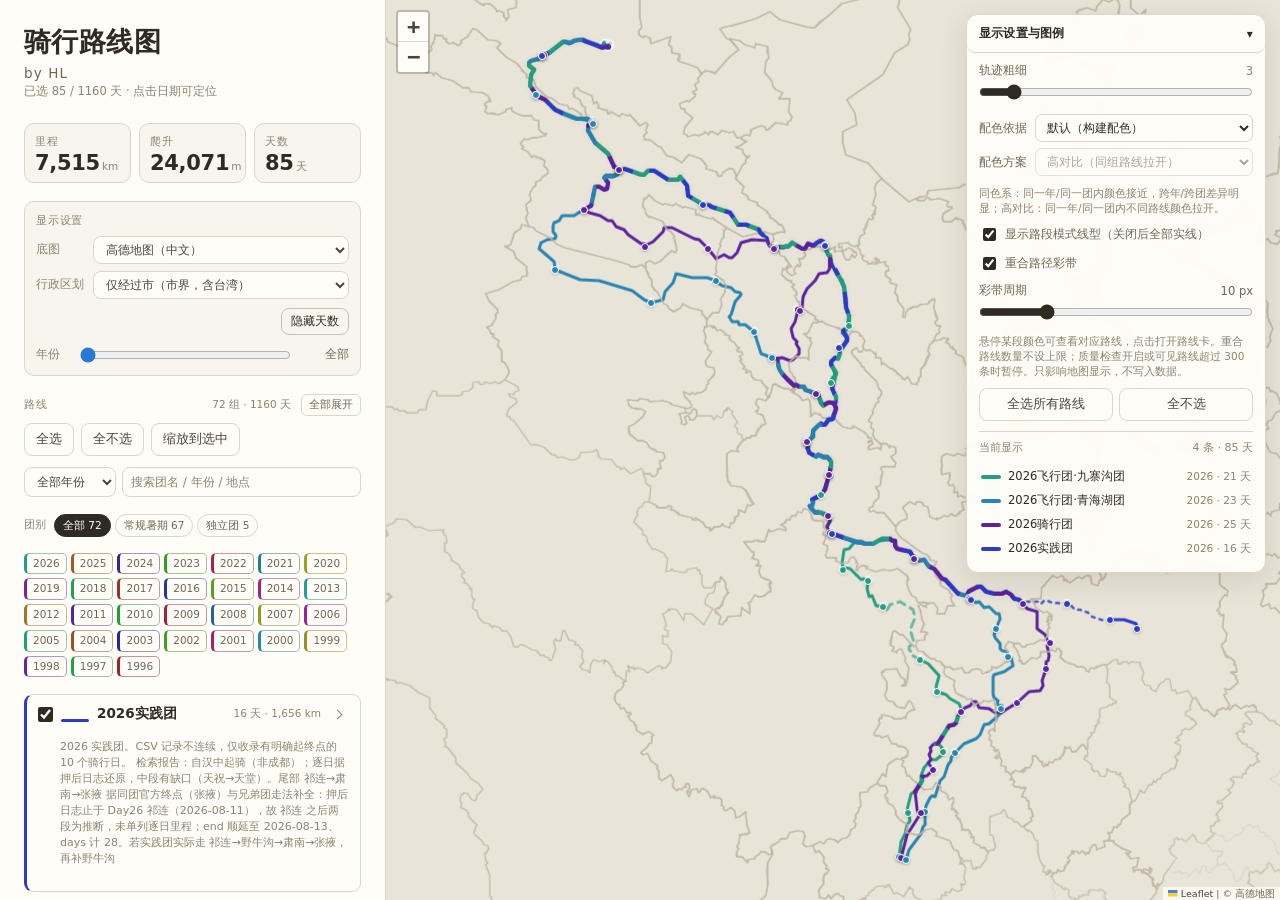
==== index.html @ 00378d45 "Publish cycling route map Co-Authored-By: Claude Code <noreply@anthropic.com>" ====
<!doctype html>
<html lang="zh-CN">
<head>
  <meta charset="utf-8">
  <meta name="viewport" content="width=device-width, initial-scale=1">
  <meta name="theme-color" content="#f8f5ee">
  <title>骑行路线图</title>
  <link rel="icon" href="favicon.svg" type="image/svg+xml">
  <link rel="stylesheet" href="vendor/leaflet/leaflet.css">
  <link rel="stylesheet" href="style.css">
  <link rel="stylesheet" href="forum.css">
</head>
<body class="forum-mode">
  <div id="app">
    <aside id="sidebar">
      <div class="sidebar-inner">
        <header class="project-head">
          <div class="project-title-row">
            <h1 id="project-title">骑行路线图</h1>
          </div>
          <p id="project-subtitle" class="subtitle"></p>
          <p id="project-note" class="hint"></p>
          <label id="source-switch-wrap" class="source-switch" hidden>
            <span>数据源</span>
            <select id="source-switch" aria-label="切换数据源"></select>
          </label>
          <p id="source-note" class="hint"></p>
        </header>

        <section class="stats" aria-label="选中路线统计">
          <div class="stat">
            <span class="stat-label">里程</span>
            <span class="stat-value"><span id="stat-km">–</span><span class="stat-unit">km</span></span>
          </div>
          <div class="stat">
            <span class="stat-label">爬升</span>
            <span class="stat-value"><span id="stat-up">–</span><span class="stat-unit">m</span></span>
          </div>
          <div class="stat">
            <span class="stat-label">天数</span>
            <span class="stat-value"><span id="stat-days">–</span><span class="stat-unit">天</span></span>
          </div>
        </section>

        <section class="settings-card" aria-label="显示设置">
          <div class="section-heading"><span>显示设置</span></div>
          <div class="setting-grid">
            <label for="basemap">底图</label>
            <select id="basemap"></select>
            <label for="boundary-mode">行政区划</label>
            <select id="boundary-mode">
              <option value="local">仅经过市（市界，含台湾）</option>
              <option value="nation_cities">全国（市界）</option>
              <option value="nation">全国（省界）</option>
              <option value="none">不显示</option>
            </select>
          </div>
          <div class="setting-actions">
            <button type="button" class="ghost" id="toggle-days" aria-pressed="true">隐藏天数</button>
            <button type="button" class="ghost" id="toggle-qa" aria-pressed="false">质量检查</button>
          </div>
          <div class="timeline-row">
            <label for="year-slider">年份</label>
            <input type="range" id="year-slider" aria-label="按年份浏览">
            <span id="timeline-label" class="timeline-label">全部</span>
          </div>
        </section>

        <section class="routes-section" aria-label="路线列表">
          <div class="section-heading routes-heading">
            <span>路线</span>
            <span id="route-summary" class="section-meta"></span>
            <button type="button" class="section-action" id="collapse-all">全部折叠</button>
          </div>
          <div class="controls route-controls">
            <button type="button" class="ghost" id="select-all">全选</button>
            <button type="button" class="ghost" id="select-none">全不选</button>
            <button type="button" class="ghost" id="zoom-selected">缩放到选中</button>
          </div>
          <div class="route-filters">
            <select id="year-filter" aria-label="按年份筛选路线"><option value="">全部年份</option></select>
            <input id="route-search" type="search" placeholder="搜索团名 / 年份 / 地点" aria-label="搜索路线">
          </div>
          <div class="team-filter">
            <span class="team-filter-label">团别</span>
            <div id="team-legend" class="team-legend" role="group" aria-label="按团别快捷筛选"></div>
          </div>
          <div id="year-legend" class="year-legend" aria-label="年份颜色图例"></div>
          <div class="qa-row">
            <select id="qa-filter" aria-label="按数据质量筛选">
              <option value="">质量：全部</option>
              <option value="low-confidence">低置信度地点</option>
              <option value="long-segment">超长节点段</option>
              <option value="endpoint-offset">端点偏差</option>
              <option value="imported">FIT/GPX 导入</option>
            </select>
          </div>
          <div id="qa-legend" class="qa-legend" hidden>
            <span class="qa-dot low"></span>低置信度
            <span class="qa-dot long"></span>超长段
            <span class="qa-dot offset"></span>端点偏差
          </div>
          <section id="trip-list" class="trip-list"></section>
        </section>

        <details class="data-table" id="data-table">
          <summary>数据表</summary>
          <div class="table-scroll">
            <table>
              <thead>
                <tr><th>日</th><th>起终点</th><th>里程</th><th>爬升</th></tr>
              </thead>
              <tbody id="data-table-body"></tbody>
            </table>
          </div>
        </details>

        <section class="actions">
          <button type="button" class="primary" id="export-svg">导出 SVG</button>
          <button type="button" class="ghost" id="export-png">导出 PNG</button>
        </section>

        <section id="warnings" class="warnings" hidden></section>

        <footer class="sidebar-foot">
          <p id="attribution"></p>
        </footer>
      </div>
    </aside>

    <main id="map-shell">
      <div id="map" role="application" aria-label="骑行路线地图"></div>
      <div id="map-message">正在加载地图数据…</div>
      <aside id="map-panel" class="map-panel" aria-label="地图显示设置与图例">
        <button type="button" id="map-panel-toggle" class="map-panel-toggle" aria-expanded="true" aria-controls="map-panel-body">显示设置与图例 <span aria-hidden="true">▾</span></button>
        <div id="map-panel-body" class="map-panel-body">
          <div class="map-setting">
            <label for="line-width">轨迹粗细 <span id="line-width-value">3</span></label>
            <input type="range" id="line-width" min="1" max="20" step="0.5" value="3" aria-label="轨迹粗细">
          </div>
          <div class="map-setting-grid">
            <label for="color-by">配色依据</label>
            <select id="color-by" aria-label="配色依据">
              <option value="default">默认（构建配色）</option>
              <option value="year">按年份</option>
              <option value="team">按团别</option>
            </select>
            <label for="color-scheme">配色方案</label>
            <select id="color-scheme" aria-label="配色方案">
              <option value="contrast">高对比（同组路线拉开）</option>
              <option value="family">同色系（同组相近，跨组拉开）</option>
            </select>
          </div>
          <p class="map-hint">同色系：同一年/同一团内颜色接近，跨年/跨团差异明显；高对比：同一年/同一团内不同路线颜色拉开。</p>
          <label class="map-switch"><input type="checkbox" id="show-mode-styles" checked> 显示路段模式线型（关闭后全部实线）</label>
          <label class="map-switch"><input type="checkbox" id="overlap-bands" checked> 重合路径彩带</label>
          <div class="map-setting">
            <label for="overlap-cycle">彩带周期 <span id="overlap-cycle-value">10 px</span></label>
            <input type="range" id="overlap-cycle" min="4" max="30" step="1" value="10" aria-label="重合彩带周期">
          </div>
          <p class="map-hint">悬停某段颜色可查看对应路线，点击打开路线卡。重合路线数量不设上限；质量检查开启或可见路线超过 300 条时暂停。只影响地图显示，不写入数据。</p>
          <div class="map-actions">
            <button type="button" class="ghost mini" id="map-select-all">全选所有路线</button>
            <button type="button" class="ghost mini" id="map-select-none">全不选</button>
          </div>
          <div class="map-legend-head"><span>当前显示</span><span id="map-legend-count" class="map-legend-count"></span></div>
          <div id="map-legend" class="map-legend" aria-live="polite"></div>
        </div>
      </aside>
      <aside id="route-card" class="route-card" hidden aria-live="polite">
        <button type="button" id="route-card-close" class="route-card-close" aria-label="关闭路线信息">×</button>
        <p id="route-card-kicker" class="route-card-kicker"></p>
        <h2 id="route-card-title"></h2>
        <p id="route-card-sub" class="route-card-sub"></p>
        <div id="route-card-stats" class="route-card-stats"></div>
        <p id="route-card-note" class="route-card-note"></p>
        <div class="route-card-actions">
          <button type="button" class="ghost" id="route-prev">上一天</button>
          <button type="button" class="ghost" id="route-only">只看这天</button>
          <button type="button" class="ghost" id="route-next">下一天</button>
          <button type="button" class="ghost" id="route-copy">复制坐标</button>
          <a id="route-gpx" class="ghost route-gpx" href="#" target="_blank" rel="noopener">GPX</a>
        </div>
        <div class="profile-wrap">
          <div class="profile-head"><span>海拔剖面</span><span id="profile-range"></span></div>
          <svg id="profile-chart" class="profile-chart" viewBox="0 0 300 86" preserveAspectRatio="none" aria-label="海拔剖面"></svg>
        </div>
      </aside>
    </main>
  </div>

  <div id="toast" role="status" aria-live="polite"></div>

  <script src="vendor/leaflet/leaflet.js"></script>
  <script src="js/source-picker.js"></script>
  <script src="js/palette.js"></script>
  <script src="js/overlap.js"></script>
  <script type="module" src="app.js"></script>
</body>
</html>
---- vendor/leaflet/leaflet.css ----
/* required styles */

.leaflet-pane,
.leaflet-tile,
.leaflet-marker-icon,
.leaflet-marker-shadow,
.leaflet-tile-container,
.leaflet-pane > svg,
.leaflet-pane > canvas,
.leaflet-zoom-box,
.leaflet-image-layer,
.leaflet-layer {
	position: absolute;
	left: 0;
	top: 0;
	}
.leaflet-container {
	overflow: hidden;
	}
.leaflet-tile,
.leaflet-marker-icon,
.leaflet-marker-shadow {
	-webkit-user-select: none;
	   -moz-user-select: none;
	        user-select: none;
	  -webkit-user-drag: none;
	}
/* Prevents IE11 from highlighting tiles in blue */
.leaflet-tile::selection {
	background: transparent;
}
/* Safari renders non-retina tile on retina better with this, but Chrome is worse */
.leaflet-safari .leaflet-tile {
	image-rendering: -webkit-optimize-contrast;
	}
/* hack that prevents hw layers "stretching" when loading new tiles */
.leaflet-safari .leaflet-tile-container {
	width: 1600px;
	height: 1600px;
	-webkit-transform-origin: 0 0;
	}
.leaflet-marker-icon,
.leaflet-marker-shadow {
	display: block;
	}
/* .leaflet-container svg: reset svg max-width decleration shipped in Joomla! (joomla.org) 3.x */
/* .leaflet-container img: map is broken in FF if you have max-width: 100% on tiles */
.leaflet-container .leaflet-overlay-pane svg {
	max-width: none !important;
	max-height: none !important;
	}
.leaflet-container .leaflet-marker-pane img,
.leaflet-container .leaflet-shadow-pane img,
.leaflet-container .leaflet-tile-pane img,
.leaflet-container img.leaflet-image-layer,
.leaflet-container .leaflet-tile {
	max-width: none !important;
	max-height: none !important;
	width: auto;
	padding: 0;
	}

.leaflet-container img.leaflet-tile {
	/* See: https://bugs.chromium.org/p/chromium/issues/detail?id=600120 */
	mix-blend-mode: plus-lighter;
}

.leaflet-container.leaflet-touch-zoom {
	-ms-touch-action: pan-x pan-y;
	touch-action: pan-x pan-y;
	}
.leaflet-container.leaflet-touch-drag {
	-ms-touch-action: pinch-zoom;
	/* Fallback for FF which doesn't support pinch-zoom */
	touch-action: none;
	touch-action: pinch-zoom;
}
.leaflet-container.leaflet-touch-drag.leaflet-touch-zoom {
	-ms-touch-action: none;
	touch-action: none;
}
.leaflet-container {
	-webkit-tap-highlight-color: transparent;
}
.leaflet-container a {
	-webkit-tap-highlight-color: rgba(51, 181, 229, 0.4);
}
.leaflet-tile {
	filter: inherit;
	visibility: hidden;
	}
.leaflet-tile-loaded {
	visibility: inherit;
	}
.leaflet-zoom-box {
	width: 0;
	height: 0;
	-moz-box-sizing: border-box;
	     box-sizing: border-box;
	z-index: 800;
	}
/* workaround for https://bugzilla.mozilla.org/show_bug.cgi?id=888319 */
.leaflet-overlay-pane svg {
	-moz-user-select: none;
	}

.leaflet-pane         { z-index: 400; }

.leaflet-tile-pane    { z-index: 200; }
.leaflet-overlay-pane { z-index: 400; }
.leaflet-shadow-pane  { z-index: 500; }
.leaflet-marker-pane  { z-index: 600; }
.leaflet-tooltip-pane   { z-index: 650; }
.leaflet-popup-pane   { z-index: 700; }

.leaflet-map-pane canvas { z-index: 100; }
.leaflet-map-pane svg    { z-index: 200; }

.leaflet-vml-shape {
	width: 1px;
	height: 1px;
	}
.lvml {
	behavior: url(#default#VML);
	display: inline-block;
	position: absolute;
	}


/* control positioning */

.leaflet-control {
	position: relative;
	z-index: 800;
	pointer-events: visiblePainted; /* IE 9-10 doesn't have auto */
	pointer-events: auto;
	}
.leaflet-top,
.leaflet-bottom {
	position: absolute;
	z-index: 1000;
	pointer-events: none;
	}
.leaflet-top {
	top: 0;
	}
.leaflet-right {
	right: 0;
	}
.leaflet-bottom {
	bottom: 0;
	}
.leaflet-left {
	left: 0;
	}
.leaflet-control {
	float: left;
	clear: both;
	}
.leaflet-right .leaflet-control {
	float: right;
	}
.leaflet-top .leaflet-control {
	margin-top: 10px;
	}
.leaflet-bottom .leaflet-control {
	margin-bottom: 10px;
	}
.leaflet-left .leaflet-control {
	margin-left: 10px;
	}
.leaflet-right .leaflet-control {
	margin-right: 10px;
	}


/* zoom and fade animations */

.leaflet-fade-anim .leaflet-popup {
	opacity: 0;
	-webkit-transition: opacity 0.2s linear;
	   -moz-transition: opacity 0.2s linear;
	        transition: opacity 0.2s linear;
	}
.leaflet-fade-anim .leaflet-map-pane .leaflet-popup {
	opacity: 1;
	}
.leaflet-zoom-animated {
	-webkit-transform-origin: 0 0;
	    -ms-transform-origin: 0 0;
	        transform-origin: 0 0;
	}
svg.leaflet-zoom-animated {
	will-change: transform;
}

.leaflet-zoom-anim .leaflet-zoom-animated {
	-webkit-transition: -webkit-transform 0.25s cubic-bezier(0,0,0.25,1);
	   -moz-transition:    -moz-transform 0.25s cubic-bezier(0,0,0.25,1);
	        transition:         transform 0.25s cubic-bezier(0,0,0.25,1);
	}
.leaflet-zoom-anim .leaflet-tile,
.leaflet-pan-anim .leaflet-tile {
	-webkit-transition: none;
	   -moz-transition: none;
	        transition: none;
	}

.leaflet-zoom-anim .leaflet-zoom-hide {
	visibility: hidden;
	}


/* cursors */

.leaflet-interactive {
	cursor: pointer;
	}
.leaflet-grab {
	cursor: -webkit-grab;
	cursor:    -moz-grab;
	cursor:         grab;
	}
.leaflet-crosshair,
.leaflet-crosshair .leaflet-interactive {
	cursor: crosshair;
	}
.leaflet-popup-pane,
.leaflet-control {
	cursor: auto;
	}
.leaflet-dragging .leaflet-grab,
.leaflet-dragging .leaflet-grab .leaflet-interactive,
.leaflet-dragging .leaflet-marker-draggable {
	cursor: move;
	cursor: -webkit-grabbing;
	cursor:    -moz-grabbing;
	cursor:         grabbing;
	}

/* marker & overlays interactivity */
.leaflet-marker-icon,
.leaflet-marker-shadow,
.leaflet-image-layer,
.leaflet-pane > svg path,
.leaflet-tile-container {
	pointer-events: none;
	}

.leaflet-marker-icon.leaflet-interactive,
.leaflet-image-layer.leaflet-interactive,
.leaflet-pane > svg path.leaflet-interactive,
svg.leaflet-image-layer.leaflet-interactive path {
	pointer-events: visiblePainted; /* IE 9-10 doesn't have auto */
	pointer-events: auto;
	}

/* visual tweaks */

.leaflet-container {
	background: #ddd;
	outline-offset: 1px;
	}
.leaflet-container a {
	color: #0078A8;
	}
.leaflet-zoom-box {
	border: 2px dotted #38f;
	background: rgba(255,255,255,0.5);
	}


/* general typography */
.leaflet-container {
	font-family: "Helvetica Neue", Arial, Helvetica, sans-serif;
	font-size: 12px;
	font-size: 0.75rem;
	line-height: 1.5;
	}


/* general toolbar styles */

.leaflet-bar {
	box-shadow: 0 1px 5px rgba(0,0,0,0.65);
	border-radius: 4px;
	}
.leaflet-bar a {
	background-color: #fff;
	border-bottom: 1px solid #ccc;
	width: 26px;
	height: 26px;
	line-height: 26px;
	display: block;
	text-align: center;
	text-decoration: none;
	color: black;
	}
.leaflet-bar a,
.leaflet-control-layers-toggle {
	background-position: 50% 50%;
	background-repeat: no-repeat;
	display: block;
	}
.leaflet-bar a:hover,
.leaflet-bar a:focus {
	background-color: #f4f4f4;
	}
.leaflet-bar a:first-child {
	border-top-left-radius: 4px;
	border-top-right-radius: 4px;
	}
.leaflet-bar a:last-child {
	border-bottom-left-radius: 4px;
	border-bottom-right-radius: 4px;
	border-bottom: none;
	}
.leaflet-bar a.leaflet-disabled {
	cursor: default;
	background-color: #f4f4f4;
	color: #bbb;
	}

.leaflet-touch .leaflet-bar a {
	width: 30px;
	height: 30px;
	line-height: 30px;
	}
.leaflet-touch .leaflet-bar a:first-child {
	border-top-left-radius: 2px;
	border-top-right-radius: 2px;
	}
.leaflet-touch .leaflet-bar a:last-child {
	border-bottom-left-radius: 2px;
	border-bottom-right-radius: 2px;
	}

/* zoom control */

.leaflet-control-zoom-in,
.leaflet-control-zoom-out {
	font: bold 18px 'Lucida Console', Monaco, monospace;
	text-indent: 1px;
	}

.leaflet-touch .leaflet-control-zoom-in, .leaflet-touch .leaflet-control-zoom-out  {
	font-size: 22px;
	}


/* layers control */

.leaflet-control-layers {
	box-shadow: 0 1px 5px rgba(0,0,0,0.4);
	background: #fff;
	border-radius: 5px;
	}
.leaflet-control-layers-toggle {
	background-image: url(images/layers.png);
	width: 36px;
	height: 36px;
	}
.leaflet-retina .leaflet-control-layers-toggle {
	background-image: url(images/layers-2x.png);
	background-size: 26px 26px;
	}
.leaflet-touch .leaflet-control-layers-toggle {
	width: 44px;
	height: 44px;
	}
.leaflet-control-layers .leaflet-control-layers-list,
.leaflet-control-layers-expanded .leaflet-control-layers-toggle {
	display: none;
	}
.leaflet-control-layers-expanded .leaflet-control-layers-list {
	display: block;
	position: relative;
	}
.leaflet-control-layers-expanded {
	padding: 6px 10px 6px 6px;
	color: #333;
	background: #fff;
	}
.leaflet-control-layers-scrollbar {
	overflow-y: scroll;
	overflow-x: hidden;
	padding-right: 5px;
	}
.leaflet-control-layers-selector {
	margin-top: 2px;
	position: relative;
	top: 1px;
	}
.leaflet-control-layers label {
	display: block;
	font-size: 13px;
	font-size: 1.08333em;
	}
.leaflet-control-layers-separator {
	height: 0;
	border-top: 1px solid #ddd;
	margin: 5px -10px 5px -6px;
	}

/* Default icon URLs */
.leaflet-default-icon-path { /* used only in path-guessing heuristic, see L.Icon.Default */
	background-image: url(images/marker-icon.png);
	}


/* attribution and scale controls */

.leaflet-container .leaflet-control-attribution {
	background: #fff;
	background: rgba(255, 255, 255, 0.8);
	margin: 0;
	}
.leaflet-control-attribution,
.leaflet-control-scale-line {
	padding: 0 5px;
	color: #333;
	line-height: 1.4;
	}
.leaflet-control-attribution a {
	text-decoration: none;
	}
.leaflet-control-attribution a:hover,
.leaflet-control-attribution a:focus {
	text-decoration: underline;
	}
.leaflet-attribution-flag {
	display: inline !important;
	vertical-align: baseline !important;
	width: 1em;
	height: 0.6669em;
	}
.leaflet-left .leaflet-control-scale {
	margin-left: 5px;
	}
.leaflet-bottom .leaflet-control-scale {
	margin-bottom: 5px;
	}
.leaflet-control-scale-line {
	border: 2px solid #777;
	border-top: none;
	line-height: 1.1;
	padding: 2px 5px 1px;
	white-space: nowrap;
	-moz-box-sizing: border-box;
	     box-sizing: border-box;
	background: rgba(255, 255, 255, 0.8);
	text-shadow: 1px 1px #fff;
	}
.leaflet-control-scale-line:not(:first-child) {
	border-top: 2px solid #777;
	border-bottom: none;
	margin-top: -2px;
	}
.leaflet-control-scale-line:not(:first-child):not(:last-child) {
	border-bottom: 2px solid #777;
	}

.leaflet-touch .leaflet-control-attribution,
.leaflet-touch .leaflet-control-layers,
.leaflet-touch .leaflet-bar {
	box-shadow: none;
	}
.leaflet-touch .leaflet-control-layers,
.leaflet-touch .leaflet-bar {
	border: 2px solid rgba(0,0,0,0.2);
	background-clip: padding-box;
	}


/* popup */

.leaflet-popup {
	position: absolute;
	text-align: center;
	margin-bottom: 20px;
	}
.leaflet-popup-content-wrapper {
	padding: 1px;
	text-align: left;
	border-radius: 12px;
	}
.leaflet-popup-content {
	margin: 13px 24px 13px 20px;
	line-height: 1.3;
	font-size: 13px;
	font-size: 1.08333em;
	min-height: 1px;
	}
.leaflet-popup-content p {
	margin: 17px 0;
	margin: 1.3em 0;
	}
.leaflet-popup-tip-container {
	width: 40px;
	height: 20px;
	position: absolute;
	left: 50%;
	margin-top: -1px;
	margin-left: -20px;
	overflow: hidden;
	pointer-events: none;
	}
.leaflet-popup-tip {
	width: 17px;
	height: 17px;
	padding: 1px;

	margin: -10px auto 0;
	pointer-events: auto;

	-webkit-transform: rotate(45deg);
	   -moz-transform: rotate(45deg);
	    -ms-transform: rotate(45deg);
	        transform: rotate(45deg);
	}
.leaflet-popup-content-wrapper,
.leaflet-popup-tip {
	background: white;
	color: #333;
	box-shadow: 0 3px 14px rgba(0,0,0,0.4);
	}
.leaflet-container a.leaflet-popup-close-button {
	position: absolute;
	top: 0;
	right: 0;
	border: none;
	text-align: center;
	width: 24px;
	height: 24px;
	font: 16px/24px Tahoma, Verdana, sans-serif;
	color: #757575;
	text-decoration: none;
	background: transparent;
	}
.leaflet-container a.leaflet-popup-close-button:hover,
.leaflet-container a.leaflet-popup-close-button:focus {
	color: #585858;
	}
.leaflet-popup-scrolled {
	overflow: auto;
	}

.leaflet-oldie .leaflet-popup-content-wrapper {
	-ms-zoom: 1;
	}
.leaflet-oldie .leaflet-popup-tip {
	width: 24px;
	margin: 0 auto;

	-ms-filter: "progid:DXImageTransform.Microsoft.Matrix(M11=0.70710678, M12=0.70710678, M21=-0.70710678, M22=0.70710678)";
	filter: progid:DXImageTransform.Microsoft.Matrix(M11=0.70710678, M12=0.70710678, M21=-0.70710678, M22=0.70710678);
	}

.leaflet-oldie .leaflet-control-zoom,
.leaflet-oldie .leaflet-control-layers,
.leaflet-oldie .leaflet-popup-content-wrapper,
.leaflet-oldie .leaflet-popup-tip {
	border: 1px solid #999;
	}


/* div icon */

.leaflet-div-icon {
	background: #fff;
	border: 1px solid #666;
	}


/* Tooltip */
/* Base styles for the element that has a tooltip */
.leaflet-tooltip {
	position: absolute;
	padding: 6px;
	background-color: #fff;
	border: 1px solid #fff;
	border-radius: 3px;
	color: #222;
	white-space: nowrap;
	-webkit-user-select: none;
	-moz-user-select: none;
	-ms-user-select: none;
	user-select: none;
	pointer-events: none;
	box-shadow: 0 1px 3px rgba(0,0,0,0.4);
	}
.leaflet-tooltip.leaflet-interactive {
	cursor: pointer;
	pointer-events: auto;
	}
.leaflet-tooltip-top:before,
.leaflet-tooltip-bottom:before,
.leaflet-tooltip-left:before,
.leaflet-tooltip-right:before {
	position: absolute;
	pointer-events: none;
	border: 6px solid transparent;
	background: transparent;
	content: "";
	}

/* Directions */

.leaflet-tooltip-bottom {
	margin-top: 6px;
}
.leaflet-tooltip-top {
	margin-top: -6px;
}
.leaflet-tooltip-bottom:before,
.leaflet-tooltip-top:before {
	left: 50%;
	margin-left: -6px;
	}
.leaflet-tooltip-top:before {
	bottom: 0;
	margin-bottom: -12px;
	border-top-color: #fff;
	}
.leaflet-tooltip-bottom:before {
	top: 0;
	margin-top: -12px;
	margin-left: -6px;
	border-bottom-color: #fff;
	}
.leaflet-tooltip-left {
	margin-left: -6px;
}
.leaflet-tooltip-right {
	margin-left: 6px;
}
.leaflet-tooltip-left:before,
.leaflet-tooltip-right:before {
	top: 50%;
	margin-top: -6px;
	}
.leaflet-tooltip-left:before {
	right: 0;
	margin-right: -12px;
	border-left-color: #fff;
	}
.leaflet-tooltip-right:before {
	left: 0;
	margin-left: -12px;
	border-right-color: #fff;
	}

/* Printing */

@media print {
	/* Prevent printers from removing background-images of controls. */
	.leaflet-control {
		-webkit-print-color-adjust: exact;
		print-color-adjust: exact;
		}
	}
---- style.css ----
:root {
  color-scheme: light;
  --surface: #f8f5ee;
  --panel: #fffdf8;
  --ink: #2f2b23;
  --ink-soft: #4a4438;
  --ink-secondary: #6f6756;
  --muted: #8c8472;
  --line: #ddd6c6;
  --line-soft: #ebe5d8;
  --accent: #2a78d6;
  --shadow: 0 8px 28px rgba(47, 43, 35, 0.12);
  --font: system-ui, -apple-system, "Segoe UI", "PingFang SC", "Hiragino Sans GB",
    "Microsoft YaHei", sans-serif;
}

* { box-sizing: border-box; }

html, body {
  height: 100%;
  margin: 0;
}

body {
  font-family: var(--font);
  background: var(--surface);
  color: var(--ink);
  -webkit-font-smoothing: antialiased;
}

#app {
  display: flex;
  height: 100vh;
  overflow: hidden;
}

/* ------------------------------------------------------------------ 侧栏 */
#sidebar {
  width: 386px;
  flex: 0 0 386px;
  background: var(--panel);
  border-right: 1px solid var(--line);
  overflow-y: auto;
  overscroll-behavior: contain;
}

.sidebar-inner {
  display: flex;
  flex-direction: column;
  gap: 18px;
  padding: 26px 24px 30px;
}

.project-head h1 {
  margin: 0;
  font-size: 27px;
  line-height: 1.18;
  letter-spacing: 0.4px;
  font-weight: 700;
}

.project-title-row {
  display: flex;
  align-items: flex-start;
  justify-content: space-between;
  gap: 12px;
}

.project-title-row h1 { min-width: 0; }

.manage-top-link {
  flex: 0 0 auto;
  margin-top: 7px;
  font-size: 11.5px;
  white-space: nowrap;
}

.project-head .subtitle {
  margin: 7px 0 0;
  color: var(--ink-secondary);
  font-size: 13.5px;
  letter-spacing: 1.1px;
}

.project-head .hint { margin: 9px 0 0; }

.hint {
  color: var(--muted);
  font-size: 11.5px;
  line-height: 1.55;
}

.hint code, .sidebar-foot code {
  font-family: ui-monospace, SFMono-Regular, Menlo, monospace;
  font-size: 10.5px;
  background: var(--surface);
  border: 1px solid var(--line-soft);
  border-radius: 4px;
  padding: 1px 4px;
}

/* 统计数字：标签 + 大号数值，比例字宽 */
.stats {
  display: grid;
  grid-template-columns: repeat(3, 1fr);
  gap: 8px;
}

.stat {
  background: var(--surface);
  border: 1px solid var(--line);
  border-radius: 10px;
  padding: 10px 10px 8px;
  min-width: 0;
}

.stat-label {
  display: block;
  color: var(--muted);
  font-size: 11px;
  letter-spacing: 0.6px;
  margin-bottom: 3px;
}

.stat-value {
  display: block;
  font-size: 21px;
  font-weight: 650;
  line-height: 1.05;
  letter-spacing: -0.3px;
  font-variant-numeric: proportional-nums;
  white-space: nowrap;
}

.stat-unit {
  font-size: 10.5px;
  font-weight: 500;
  color: var(--muted);
  margin-left: 2px;
  letter-spacing: 0;
}

/* ---------------------------------------------------------------- 控件 */
.controls {
  display: flex;
  flex-wrap: wrap;
  gap: 7px;
}

button, select {
  font: inherit;
  font-size: 12.5px;
  color: var(--ink-soft);
  background: var(--panel);
  border: 1px solid var(--line);
  border-radius: 8px;
  padding: 7px 11px;
  cursor: pointer;
  transition: background 120ms ease, border-color 120ms ease, color 120ms ease;
}

button:hover, select:hover {
  background: var(--surface);
  border-color: #c9c1ae;
}

button:focus-visible, select:focus-visible, input:focus-visible {
  outline: 2px solid var(--accent);
  outline-offset: 2px;
}

button.primary {
  background: var(--ink);
  border-color: var(--ink);
  color: #fffdf8;
  font-weight: 600;
}

button.primary:hover { background: #1f1c16; }

button:disabled {
  opacity: 0.42;
  cursor: default;
}

.basemap-row {
  display: flex;
  align-items: center;
  gap: 10px;
  font-size: 12px;
  color: var(--muted);
}

.basemap-row + .basemap-row { margin-top: -9px; }

.basemap-row select { flex: 1; }

/* ---------------------------------------------------------------- 行程 */
.trip-list {
  display: flex;
  flex-direction: column;
  gap: 15px;
}

.trip {
  border-top: 1px solid var(--line);
  padding-top: 12px;
}

.trip-head {
  display: flex;
  align-items: center;
  gap: 9px;
  padding: 0 2px 5px;
}

.trip-head input {
  accent-color: var(--ink);
  width: 15px;
  height: 15px;
  margin: 0;
  cursor: pointer;
}

.trip-name {
  font-size: 14px;
  font-weight: 650;
  min-width: 0;
  overflow: hidden;
  text-overflow: ellipsis;
  white-space: nowrap;
}

.trip-meta {
  margin-left: auto;
  color: var(--muted);
  font-size: 11px;
  white-space: nowrap;
}

.trip-note {
  padding: 0 2px 7px 26px;
  color: var(--muted);
  font-size: 11.5px;
  line-height: 1.45;
}

.day {
  display: flex;
  align-items: flex-start;
  gap: 8px;
  padding: 7px 7px 7px 4px;
  border-radius: 8px;
  cursor: pointer;
}

.day:hover { background: var(--surface); }

.day.is-missing {
  opacity: 0.45;
  cursor: default;
}

.day input {
  accent-color: var(--ink);
  width: 14px;
  height: 14px;
  margin: 3px 0 0 2px;
  flex: 0 0 auto;
  cursor: pointer;
}

.swatch {
  flex: 0 0 28px;
  width: 28px;
  height: 11px;
  margin-top: 4px;
}

.day-main {
  flex: 1;
  min-width: 0;
}

.day-title {
  font-size: 12.5px;
  color: var(--ink-soft);
  overflow: hidden;
  text-overflow: ellipsis;
  white-space: nowrap;
}

.day-sub {
  margin-top: 2px;
  font-size: 11px;
  color: var(--muted);
  display: flex;
  justify-content: space-between;
  gap: 8px;
}

.day-sub .places {
  min-width: 0;
  overflow: hidden;
  text-overflow: ellipsis;
  white-space: nowrap;
}

.day-sub .numbers { white-space: nowrap; flex: 0 0 auto; }

/* -------------------------------------------------------------- 数据表 */
.data-table {
  border-top: 1px solid var(--line);
  padding-top: 11px;
  font-size: 11.5px;
}

.data-table summary {
  cursor: pointer;
  color: var(--ink-secondary);
  font-size: 12px;
  padding: 2px 0 8px;
  user-select: none;
}

.table-scroll { max-height: 210px; overflow: auto; }

.data-table table {
  width: 100%;
  border-collapse: collapse;
  font-variant-numeric: tabular-nums;
}

.data-table th, .data-table td {
  text-align: left;
  padding: 5px 4px;
  border-bottom: 1px solid var(--line-soft);
  vertical-align: top;
}

.data-table th {
  color: var(--muted);
  font-weight: 500;
  position: sticky;
  top: 0;
  background: var(--panel);
}

.data-table td:nth-child(3), .data-table td:nth-child(4),
.data-table th:nth-child(3), .data-table th:nth-child(4) {
  text-align: right;
  white-space: nowrap;
}

.data-table .empty-row {
  color: var(--muted);
  text-align: center;
  padding: 12px 0;
}

/* ---------------------------------------------------------------- 其他 */
.actions {
  display: flex;
  gap: 9px;
}

.actions button { flex: 1; padding: 10px 12px; }

.warnings {
  border: 1px solid #e6cf9b;
  background: #fbf3df;
  color: #755a25;
  border-radius: 8px;
  padding: 9px 11px;
  font-size: 11.5px;
  line-height: 1.55;
}

.warnings ul { margin: 5px 0 0; padding-left: 16px; }
.warnings li + li { margin-top: 3px; }

.sidebar-foot {
  margin-top: 2px;
  border-top: 1px solid var(--line);
  padding-top: 12px;
}

.sidebar-foot p { margin: 0 0 6px; }

/* ---------------------------------------------------------------- 地图 */
#map-shell {
  position: relative;
  flex: 1 1 auto;
  min-width: 0;
}

#map {
  position: absolute;
  inset: 0;
  background: #e9e4d8;
}

#map-message {
  position: absolute;
  inset: 0;
  display: flex;
  align-items: center;
  justify-content: center;
  padding: 30px;
  background: rgba(248, 245, 238, 0.88);
  color: var(--ink-secondary);
  font-size: 14px;
  text-align: center;
  z-index: 800;
}

#map-message.hidden { display: none; }

#map-message.error { color: #9c3434; }

/* ---------------------------------------------------------------- 地图显示设置 */
.map-panel {
  position: absolute;
  top: 14px;
  right: 14px;
  z-index: 650;
  width: min(300px, calc(100% - 28px));
  max-height: calc(100% - 28px);
  display: flex;
  flex-direction: column;
  background: color-mix(in srgb, var(--panel) 94%, transparent);
  border: 1px solid var(--line);
  border-radius: 12px;
  box-shadow: var(--shadow);
  backdrop-filter: blur(8px);
  overflow: hidden;
}

.map-panel-toggle {
  flex: 0 0 auto;
  display: flex;
  align-items: center;
  justify-content: space-between;
  gap: 8px;
  width: 100%;
  padding: 10px 12px;
  border: 0;
  border-bottom: 1px solid var(--line);
  background: transparent;
  color: var(--ink);
  font: inherit;
  font-size: 12px;
  font-weight: 650;
  letter-spacing: 0.02em;
  text-align: left;
  cursor: pointer;
}

.map-panel-toggle:hover { background: var(--surface); }

.map-panel.collapsed .map-panel-toggle { border-bottom-color: transparent; }
.map-panel.collapsed .map-panel-toggle span { transform: rotate(-90deg); }
.map-panel.collapsed .map-panel-body { display: none; }

.map-panel-body {
  display: flex;
  flex-direction: column;
  gap: 10px;
  padding: 10px 12px 12px;
  overflow-y: auto;
  min-height: 0;
}

.map-setting label {
  display: flex;
  align-items: center;
  justify-content: space-between;
  gap: 8px;
  font-size: 11.5px;
  color: var(--ink-secondary);
}

.map-setting input[type="range"] {
  width: 100%;
  margin: 6px 0 0;
  accent-color: var(--ink);
}

#line-width-value {
  color: var(--muted);
  font-variant-numeric: tabular-nums;
}

.map-setting-grid {
  display: grid;
  grid-template-columns: auto minmax(0, 1fr);
  gap: 6px 8px;
  align-items: center;
  font-size: 11.5px;
  color: var(--ink-secondary);
}

.map-setting-grid select {
  min-width: 0;
  font: inherit;
  font-size: 11.5px;
  padding: 5px 7px;
  border: 1px solid var(--line);
  border-radius: 7px;
  background: var(--panel);
  color: var(--ink);
}

.map-setting-grid select:disabled { color: var(--muted); }

.map-switch {
  display: flex;
  align-items: center;
  gap: 6px;
  font-size: 11.5px;
  color: var(--ink-secondary);
}

.map-switch input { accent-color: var(--ink); }
.map-hint { margin: 0; color: var(--muted); font-size: 10.5px; line-height: 1.4; }

.map-actions {
  display: flex;
  gap: 6px;
}

.map-actions button { flex: 1 1 0; }

.map-legend-head {
  display: flex;
  align-items: baseline;
  justify-content: space-between;
  gap: 8px;
  padding-top: 8px;
  border-top: 1px solid var(--line);
  font-size: 11px;
  color: var(--muted);
}

.map-legend-count { font-variant-numeric: tabular-nums; }
.map-legend { display: flex; flex-direction: column; gap: 1px; max-height: 240px; overflow-y: auto; }

.map-legend-row {
  display: flex;
  align-items: center;
  gap: 7px;
  width: 100%;
  padding: 4px 2px;
  border: 0;
  border-radius: 6px;
  background: transparent;
  color: var(--ink);
  font: inherit;
  font-size: 11.5px;
  text-align: left;
  cursor: pointer;
}

.map-legend-row:hover { background: var(--surface); }

.map-legend-swatch {
  flex: 0 0 20px;
  height: 4px;
  border-radius: 2px;
  box-shadow: 0 0 0 1px rgba(255, 255, 255, 0.55);
}

.map-legend-name {
  flex: 1 1 auto;
  min-width: 0;
  overflow: hidden;
  text-overflow: ellipsis;
  white-space: nowrap;
}

.map-legend-meta { flex: 0 0 auto; color: var(--muted); font-size: 10.5px; white-space: nowrap; }
.map-legend-empty { color: var(--muted); font-size: 11.5px; margin: 4px 0; }
.map-legend-note { color: var(--muted); font-size: 10.5px; line-height: 1.4; margin: 4px 0 0; }

.leaflet-container {
  font-family: var(--font);
  background: #e9e4d8;
}

.leaflet-control-attribution {
  font-size: 9.5px !important;
  background: rgba(255, 253, 248, 0.82) !important;
  color: #6f6756 !important;
}

.leaflet-control-attribution a { color: #4a4438 !important; }

.leaflet-bar a {
  color: var(--ink-soft);
  background: var(--panel);
  border-bottom-color: var(--line);
}

.leaflet-bar a:hover { background: var(--surface); }

/* 只让边界线条接收鼠标事件：透明填充不再挡住下面的路线 canvas， */
/* 但边界线本身仍可 hover/显示名称。 */
.leaflet-overlay-pane svg path.boundary-path {
  pointer-events: stroke;
}

/* 行政区划名称（外层由 Leaflet 定位，内层负责居中与样式） */
.boundary-label {
  background: none !important;
  border: none !important;
  box-shadow: none !important;
  width: auto !important;
  height: auto !important;
  pointer-events: none;
}

.boundary-label-inner {
  position: absolute;
  left: 0;
  top: 0;
  transform: translate(-50%, -50%);
  display: block;
  color: #77705f;
  font-size: 11px;
  font-weight: 600;
  letter-spacing: 0.4px;
  white-space: nowrap;
  text-shadow:
    0 0 3px #f8f5ee, 0 0 3px #f8f5ee, 0 0 5px #f8f5ee;
}

.boundary-label-inner.level-province {
  font-size: 13px;
  font-weight: 700;
  color: #5d5647;
}

.boundary-label-inner.level-district {
  font-size: 10.5px;
  font-weight: 400;
  color: #8c8472;
}

/* 路线起点、标签 */
.route-marker {
  background: none !important;
  border: none !important;
  display: flex;
  align-items: center;
  justify-content: center;
}

.route-start {
  width: var(--day-marker-size, 24px);
  height: var(--day-marker-size, 24px);
  border-radius: 50%;
  color: #fff;
  border: 2.5px solid #fff;
  box-shadow: 0 1px 4px rgba(47, 43, 35, 0.3);
  display: flex;
  align-items: center;
  justify-content: center;
  font-size: calc(var(--day-marker-size, 24px) * 0.44);
  font-weight: 700;
  line-height: 1;
  box-sizing: border-box;
  transition: width 120ms ease, height 120ms ease, font-size 120ms ease;
}

/* 低缩放：只显示小圆点，不显示天数 */
.day-numbers-off .route-start {
  width: 8px;
  height: 8px;
  border-width: 1.5px;
  font-size: 0;
  box-shadow: 0 1px 3px rgba(47, 43, 35, 0.25);
}

/* 手动关闭天数：隐藏起点数字与路线文字标签，只保留每天的终点小点 */
.day-numbers-hidden .route-marker,
.day-numbers-hidden .route-label {
  display: none;
}

#toggle-days[aria-pressed="true"] {
  background: var(--surface);
  border-color: #c9c1ae;
  color: var(--ink);
}

.route-label {
  background: none !important;
  border: none !important;
  box-shadow: none !important;
  width: auto !important;
  height: auto !important;
  pointer-events: none;
}

.route-label span {
  position: absolute;
  left: 0;
  top: 0;
  transform: translate(-50%, -50%);
  display: inline-block;
  background: rgba(255, 253, 248, 0.92);
  border: 1px solid;
  border-radius: 5px;
  padding: 2px 6px;
  color: #3f3a2f;
  font-size: 10.5px;
  line-height: 1.3;
  white-space: nowrap;
  box-shadow: 0 1px 3px rgba(47, 43, 35, 0.1);
}

/* 提示气泡 */
.leaflet-tooltip.route-tooltip {
  background: #fffdf8;
  border: 1px solid var(--line);
  border-radius: 8px;
  box-shadow: var(--shadow);
  color: var(--ink);
  padding: 9px 11px;
  font-size: 12px;
  line-height: 1.5;
  max-width: 260px;
}

.route-tooltip .tt-title {
  font-weight: 650;
  margin-bottom: 3px;
}

.route-tooltip .tt-sub {
  color: var(--muted);
  font-size: 11px;
}

.route-tooltip .tt-note {
  margin-top: 5px;
  color: var(--ink-secondary);
  font-size: 11.5px;
}

/* 重合彩带的悬停信息（跟随光标，不经过 Leaflet tooltip） */
#overlap-hover-tip {
  position: fixed;
  z-index: 9000;
  pointer-events: none;
  max-width: 260px;
  padding: 9px 11px;
  background: #fffdf8;
  border: 1px solid var(--line);
  border-radius: 8px;
  box-shadow: var(--shadow);
  color: var(--ink);
  font-size: 12px;
  line-height: 1.5;
}

#overlap-hover-tip[hidden] { display: none; }
#overlap-hover-tip .overlap-tip-color { height: 4px; border-radius: 2px; margin: -2px 0 6px; }

.leaflet-tooltip.boundary-tooltip {
  background: rgba(47, 43, 35, 0.88);
  border: none;
  border-radius: 5px;
  box-shadow: none;
  color: #fffdf8;
  font-size: 11px;
  padding: 3px 7px;
}

.leaflet-tooltip.boundary-tooltip::before { display: none; }

/* 悬浮高亮 */
.leaflet-interactive:focus { outline: none; }

/* ---------------------------------------------------------------- 提示 */
#toast {
  position: fixed;
  left: 50%;
  bottom: 26px;
  transform: translate(-50%, 12px);
  background: rgba(47, 43, 35, 0.94);
  color: #fffdf8;
  padding: 9px 15px;
  border-radius: 8px;
  font-size: 12.5px;
  opacity: 0;
  pointer-events: none;
  transition: opacity 160ms ease, transform 160ms ease;
  z-index: 2000;
  max-width: min(420px, 88vw);
  text-align: center;
}

#toast.show {
  opacity: 1;
  transform: translate(-50%, 0);
}

/* ---------------------------------------------------------------- 响应式 */
@media (max-width: 900px) {
  #app {
    flex-direction: column-reverse;
  }

  #sidebar {
    width: 100%;
    flex: 0 0 auto;
    max-height: 48vh;
    border-right: none;
    border-top: 1px solid var(--line);
  }

  .sidebar-inner {
    padding: 16px 16px 24px;
    gap: 14px;
  }

  .project-head h1 { font-size: 22px; }
  .stat-value { font-size: 18px; }
  #map-shell { min-height: 52vh; }
  .map-panel { top: 8px; right: 8px; width: min(264px, calc(100% - 16px)); max-height: calc(100% - 16px); }
  .map-legend { max-height: 140px; }
}

@media (prefers-reduced-motion: reduce) {
  * { transition: none !important; }
}

.manage-link {
  color: var(--ink);
  font-size: 12.5px;
  font-weight: 600;
  text-decoration: none;
  border-bottom: 1px solid #c9c1ae;
  padding-bottom: 1px;
}

.manage-link:hover { border-bottom-color: var(--ink); }

/* 缩放提交时的临时画面快照：遮住新级别瓦片加载的空档 */
.zoom-snapshot {
  position: absolute;
  inset: 0;
  z-index: 750;
  overflow: hidden;
  pointer-events: none;
  background: transparent;
}

.zoom-snapshot .leaflet-map-pane {
  position: absolute;
  left: 0;
  top: 0;
}

/* 每条路线总览旁的折叠按钮 */
.trip-toggle {
  flex: 0 0 auto;
  width: 20px;
  height: 20px;
  padding: 0;
  border: 1px solid transparent;
  border-radius: 5px;
  background: none;
  color: var(--muted);
  font: inherit;
  font-size: 12px;
  line-height: 1;
  display: flex;
  align-items: center;
  justify-content: center;
  cursor: pointer;
}

.trip-toggle::before {
  content: "";
  width: 6px;
  height: 6px;
  margin-top: -3px;
  border-right: 1.6px solid currentColor;
  border-bottom: 1.6px solid currentColor;
  transform: rotate(45deg);
  transition: transform 120ms ease, margin 120ms ease;
}

.trip-toggle[aria-expanded="false"]::before {
  margin-top: 0;
  margin-left: -3px;
  transform: rotate(-45deg);
}

.trip-toggle:hover {
  background: var(--surface);
  border-color: var(--line-soft);
  color: var(--ink);
}

.trip-days[hidden] { display: none; }

/* 左栏分区与路线卡片 */
.settings-card {
  border: 1px solid var(--line);
  border-radius: 10px;
  background: var(--surface);
  padding: 11px 11px 10px;
}

.section-heading {
  display: flex;
  align-items: center;
  gap: 8px;
  margin: 0 0 8px;
  color: var(--muted);
  font-size: 11px;
  letter-spacing: 0.8px;
  white-space: nowrap;
}

.section-heading::after {
  content: "";
  flex: 1;
  height: 1px;
  background: var(--line-soft);
}

.section-heading .section-meta {
  color: var(--muted);
  font-size: 10.5px;
  letter-spacing: 0;
  margin-left: auto;
}

.section-heading::after { display: none; }

.section-action {
  flex: 0 0 auto;
  margin-left: 2px;
  border: 1px solid var(--line);
  border-radius: 6px;
  background: var(--panel);
  color: var(--ink-secondary);
  font: inherit;
  font-size: 10.5px;
  padding: 3px 7px;
  cursor: pointer;
}

.section-action:hover { background: var(--surface); border-color: #c9c1ae; }

.setting-grid {
  display: grid;
  grid-template-columns: auto minmax(0, 1fr);
  gap: 7px 9px;
  align-items: center;
  font-size: 11.5px;
  color: var(--muted);
}

.setting-grid select {
  width: 100%;
  min-width: 0;
  font-size: 12px;
  padding: 5px 8px;
}

.setting-actions {
  display: flex;
  justify-content: flex-end;
  margin-top: 9px;
}

.setting-actions .ghost {
  font-size: 11.5px;
  padding: 5px 9px;
}

.routes-section {
  display: flex;
  flex-direction: column;
  gap: 7px;
}

.routes-heading { margin-bottom: 0; }

.route-controls {
  margin-bottom: 4px;
}

.trip-list {
  display: flex;
  flex-direction: column;
  gap: 10px;
}

.trip {
  background: var(--panel);
  border: 1px solid var(--line);
  border-left: 3px solid var(--trip-color, var(--line));
  border-radius: 9px;
  padding: 9px 10px 7px;
}

.trip-head {
  display: flex;
  align-items: center;
  gap: 8px;
  padding: 0 1px 4px;
}

.trip-head input {
  accent-color: var(--ink);
  width: 15px;
  height: 15px;
  margin: 0;
  cursor: pointer;
  flex: 0 0 auto;
}

.trip-name {
  font-size: 13.5px;
  font-weight: 650;
  min-width: 0;
  overflow: hidden;
  text-overflow: ellipsis;
  white-space: nowrap;
}

.trip-meta {
  margin-left: auto;
  color: var(--muted);
  font-size: 10.5px;
  white-space: nowrap;
}

.trip-note {
  padding: 0 2px 6px 23px;
  color: var(--muted);
  font-size: 11px;
  line-height: 1.45;
}

.trip-days {
  margin: 2px 0 0 8px;
  padding-left: 9px;
  border-left: 1px solid var(--line-soft);
  display: flex;
  flex-direction: column;
  gap: 1px;
}

.day {
  display: flex;
  align-items: flex-start;
  gap: 7px;
  padding: 6px 6px 6px 4px;
  border-radius: 7px;
  cursor: pointer;
}

.day:hover { background: var(--surface); }

.day.is-missing {
  opacity: 0.45;
  cursor: default;
}

.day input {
  accent-color: var(--ink);
  width: 14px;
  height: 14px;
  margin: 3px 0 0 2px;
  flex: 0 0 auto;
  cursor: pointer;
}

.trip-days .swatch { flex-basis: 24px; width: 24px; }

/* ---------------------------------------------------------------- 路线筛选 */
.route-filters {
  display: grid;
  grid-template-columns: 92px minmax(0, 1fr);
  gap: 6px;
  margin: 0 0 10px;
}

.route-filters select,
.route-filters input {
  min-width: 0;
  font: inherit;
  font-size: 12px;
  color: var(--ink-soft);
  background: var(--panel);
  border: 1px solid var(--line);
  border-radius: 8px;
  padding: 6px 8px;
}

.route-filters input::placeholder { color: var(--muted); }

.trip-list > .empty-row {
  margin: 0;
  padding: 18px 8px;
  color: var(--muted);
  text-align: center;
  font-size: 12px;
}

/* ---------------------------------------------------------------- 导入标记 */
.import-badge {
  flex: 0 0 auto;
  padding: 1px 6px;
  border: 1px solid color-mix(in srgb, var(--accent) 35%, var(--line));
  border-radius: 999px;
  color: var(--accent);
  background: color-mix(in srgb, var(--accent) 8%, transparent);
  font-size: 10.5px;
  line-height: 1.5;
  white-space: nowrap;
}

/* ---------------------------------------------------------------- 时间轴 / 图例 */
.timeline-row {
  display: grid;
  grid-template-columns: 34px minmax(0, 1fr) 52px;
  align-items: center;
  gap: 8px;
  margin-top: 10px;
  font-size: 11.5px;
  color: var(--muted);
}

.timeline-row input[type="range"] {
  width: 100%;
  accent-color: var(--accent);
}

.timeline-label {
  text-align: right;
  font-variant-numeric: tabular-nums;
  color: var(--ink-secondary);
}

.team-filter {
  display: flex;
  align-items: flex-start;
  gap: 8px;
  padding: 0 0 9px;
}

.team-filter-label {
  color: var(--muted);
  font-size: 10.5px;
  line-height: 1.6;
  padding-top: 2px;
  white-space: nowrap;
}

.team-legend {
  display: flex;
  flex-wrap: wrap;
  gap: 4px;
}

.team-chip {
  padding: 2px 8px;
  border: 1px solid var(--line);
  border-radius: 99px;
  background: var(--panel);
  color: var(--ink-secondary);
  font: inherit;
  font-size: 10.5px;
  line-height: 1.6;
  cursor: pointer;
}

.team-chip:hover {
  background: var(--surface);
  color: var(--ink);
}

.team-chip.active {
  border-color: var(--ink);
  background: var(--ink);
  color: var(--panel);
}

.year-legend {
  display: flex;
  flex-wrap: wrap;
  gap: 4px;
  padding: 0 0 10px;
}

.year-chip {
  padding: 2px 6px;
  border: 1px solid color-mix(in srgb, var(--chip-color) 35%, var(--line));
  border-left: 3px solid var(--chip-color);
  border-radius: 5px;
  background: var(--panel);
  color: var(--ink-secondary);
  font-size: 10.5px;
  line-height: 1.5;
}

.year-chip:hover {
  background: color-mix(in srgb, var(--chip-color) 10%, var(--panel));
}

/* ---------------------------------------------------------------- 路线信息卡 */
.route-card {
  position: absolute;
  left: 18px;
  bottom: 18px;
  z-index: 600;
  width: min(340px, calc(100% - 36px));
  padding: 14px 16px 12px;
  background: color-mix(in srgb, var(--panel) 94%, transparent);
  border: 1px solid var(--line);
  border-radius: 12px;
  box-shadow: var(--shadow);
  backdrop-filter: blur(8px);
}

.route-card-close {
  position: absolute;
  top: 6px;
  right: 8px;
  width: 24px;
  height: 24px;
  padding: 0;
  border: 0;
  background: transparent;
  color: var(--muted);
  font-size: 18px;
  line-height: 1;
}

.route-card-kicker {
  margin: 0 22px 3px 0;
  color: var(--muted);
  font-size: 10.5px;
  letter-spacing: 0.02em;
}

.route-card h2 {
  margin: 0 0 4px;
  font-size: 15px;
  font-weight: 650;
  line-height: 1.35;
}

.route-card-sub {
  margin: 0 0 8px;
  color: var(--ink-secondary);
  font-size: 11.5px;
  line-height: 1.45;
}

.route-card-stats {
  display: flex;
  flex-wrap: wrap;
  gap: 4px 12px;
  margin-bottom: 6px;
  font-size: 11.5px;
  color: var(--ink-soft);
}

.route-card-stats b {
  font-weight: 650;
  font-variant-numeric: tabular-nums;
}

.route-card-note {
  margin: 0 0 8px;
  color: var(--muted);
  font-size: 10.5px;
  line-height: 1.45;
  max-height: 3.2em;
  overflow: auto;
}

.profile-head {
  display: flex;
  justify-content: space-between;
  gap: 8px;
  margin-bottom: 2px;
  color: var(--muted);
  font-size: 10px;
}

.profile-chart {
  display: block;
  width: 100%;
  height: 74px;
  border-bottom: 1px solid var(--line-soft);
}

.profile-area {
  fill: color-mix(in srgb, var(--accent) 14%, transparent);
}

.profile-line {
  fill: none;
  stroke: var(--accent);
  stroke-width: 1.4;
  stroke-linejoin: round;
  stroke-linecap: round;
}

/* ---------------------------------------------------------------- 质量检查 */
.qa-row select {
  width: 100%;
  margin-bottom: 8px;
  font: inherit;
  font-size: 11.5px;
  color: var(--ink-soft);
  background: var(--panel);
  border: 1px solid var(--line);
  border-radius: 6px;
  padding: 5px 7px;
}

.qa-legend {
  display: flex;
  align-items: center;
  gap: 6px;
  margin: 0 0 8px;
  color: var(--muted);
  font-size: 10.5px;
}

.qa-dot {
  display: inline-block;
  width: 7px;
  height: 7px;
  border-radius: 50%;
  margin-left: 4px;
}

.qa-dot:first-child { margin-left: 0; }
.qa-dot.low { background: #b73636; }
.qa-dot.long { background: #c8901a; }
.qa-dot.offset { background: #d97706; }

.qa-badge {
  flex: 0 0 auto;
  padding: 1px 5px;
  border: 1px solid color-mix(in srgb, #b73636 35%, var(--line));
  border-radius: 999px;
  color: #9f2f2f;
  background: color-mix(in srgb, #b73636 8%, transparent);
  font-size: 9.5px;
  line-height: 1.5;
}

.route-card-actions {
  display: flex;
  flex-wrap: wrap;
  gap: 5px;
  margin: 0 0 8px;
}

.route-card-actions button {
  padding: 3px 7px;
  font-size: 10.5px;
}

.route-card-actions button:disabled {
  opacity: 0.4;
  cursor: default;
}

.profile-cursor {
  stroke: color-mix(in srgb, var(--accent) 45%, transparent);
  stroke-width: 1;
  stroke-dasharray: 2 2;
}

.profile-dot {
  fill: var(--accent);
  stroke: var(--panel);
  stroke-width: 1.5;
}

.qa-legend[hidden] { display: none; }

.route-card-actions .route-gpx {
  display: inline-block;
  padding: 3px 7px;
  font-size: 10.5px;
  color: var(--ink-soft);
  text-decoration: none;
  background: var(--panel);
  border: 1px solid var(--line);
  border-radius: 8px;
}
.route-card-actions .route-gpx:hover { background: var(--surface); border-color: #c9c1ae; }

/* 首页数据源切换（仅当构建了多个源时显示） */
.source-switch {
  display: flex;
  align-items: center;
  gap: 8px;
  margin: 6px 0;
  font-size: 12px;
  color: var(--ink-secondary);
}
.source-switch[hidden] { display: none; }
.source-switch select {
  flex: 1 1 auto;
  min-width: 0;
  font: inherit;
  font-size: 12px;
  padding: 5px 7px;
  border: 1px solid var(--line);
  border-radius: 7px;
  background: var(--panel);
  color: var(--ink);
}

/* 几何修正：保持原 provider，但提示 GPX 被手动改过 */
.import-badge.edit-badge {
  border-color: color-mix(in srgb, #c98a00 45%, var(--line));
  color: #8a5a00;
  background: color-mix(in srgb, #c98a00 10%, transparent);
}
---- forum.css ----
/* 论坛发布页：只保留地图浏览与路线信息，隐藏编辑、导出、QA 等入口。 */
body.forum-mode .manage-link,
body.forum-mode #source-switch-wrap,
body.forum-mode #source-note,
body.forum-mode #toggle-qa,
body.forum-mode .qa-row,
body.forum-mode #qa-legend,
body.forum-mode .actions,
body.forum-mode #route-gpx,
body.forum-mode #route-copy,
body.forum-mode .sidebar-foot .hint,
body.forum-mode #warnings {
  display: none !important;
}

body.forum-mode .project-head {
  padding-bottom: 4px;
}

body.forum-mode .project-note,
body.forum-mode #project-note {
  margin-top: 2px;
}
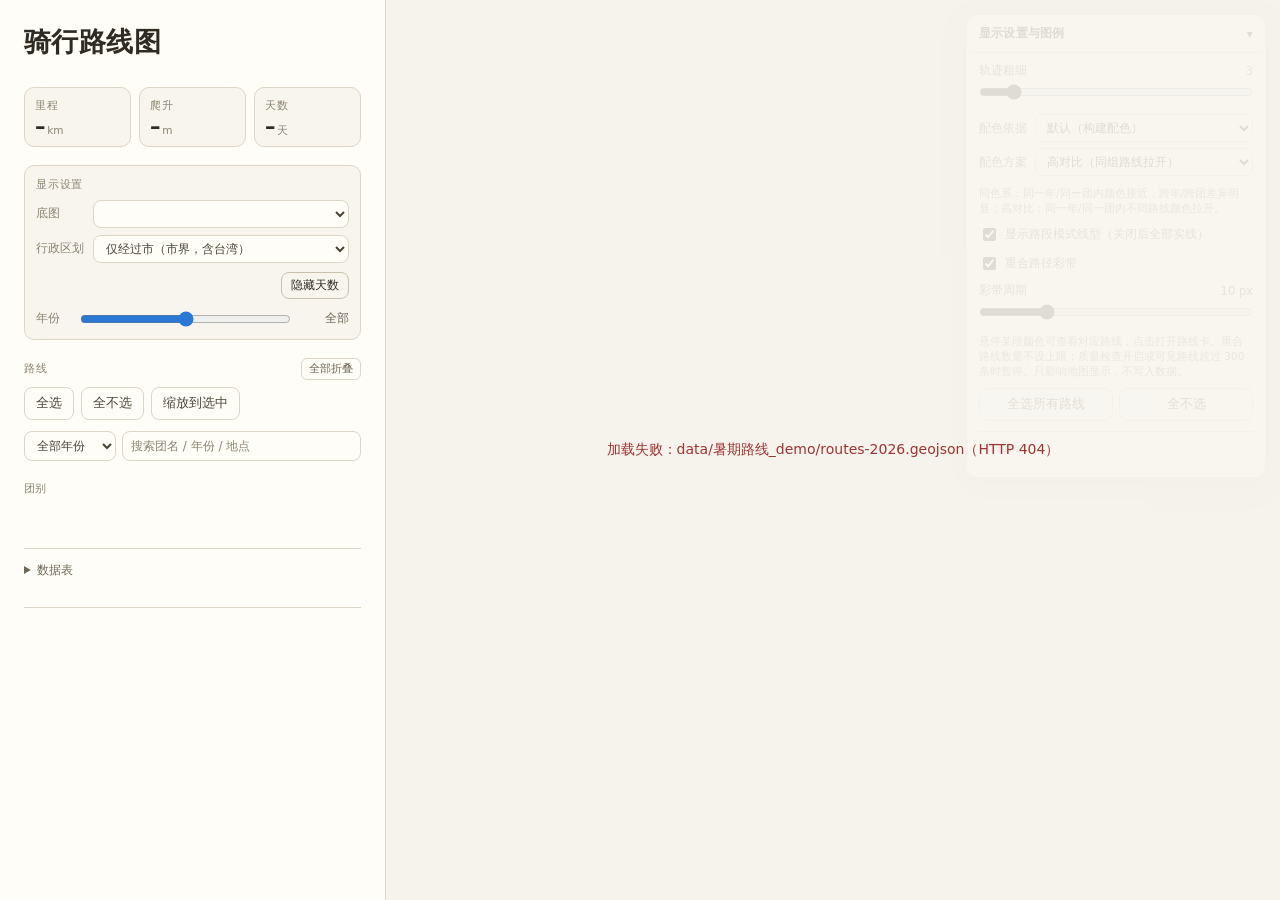
==== commit ce22738f: "Load gzip data when supported Co-Authored-By: Claude Code <noreply@anthropic.com>" ====
--- a/index.html
+++ b/index.html
@@ -192,6 +192,7 @@
   <div id="toast" role="status" aria-live="polite"></div>
 
   <script src="vendor/leaflet/leaflet.js"></script>
+  <script src="forum-boot.js"></script>
   <script src="js/source-picker.js"></script>
   <script src="js/palette.js"></script>
   <script src="js/overlap.js"></script>
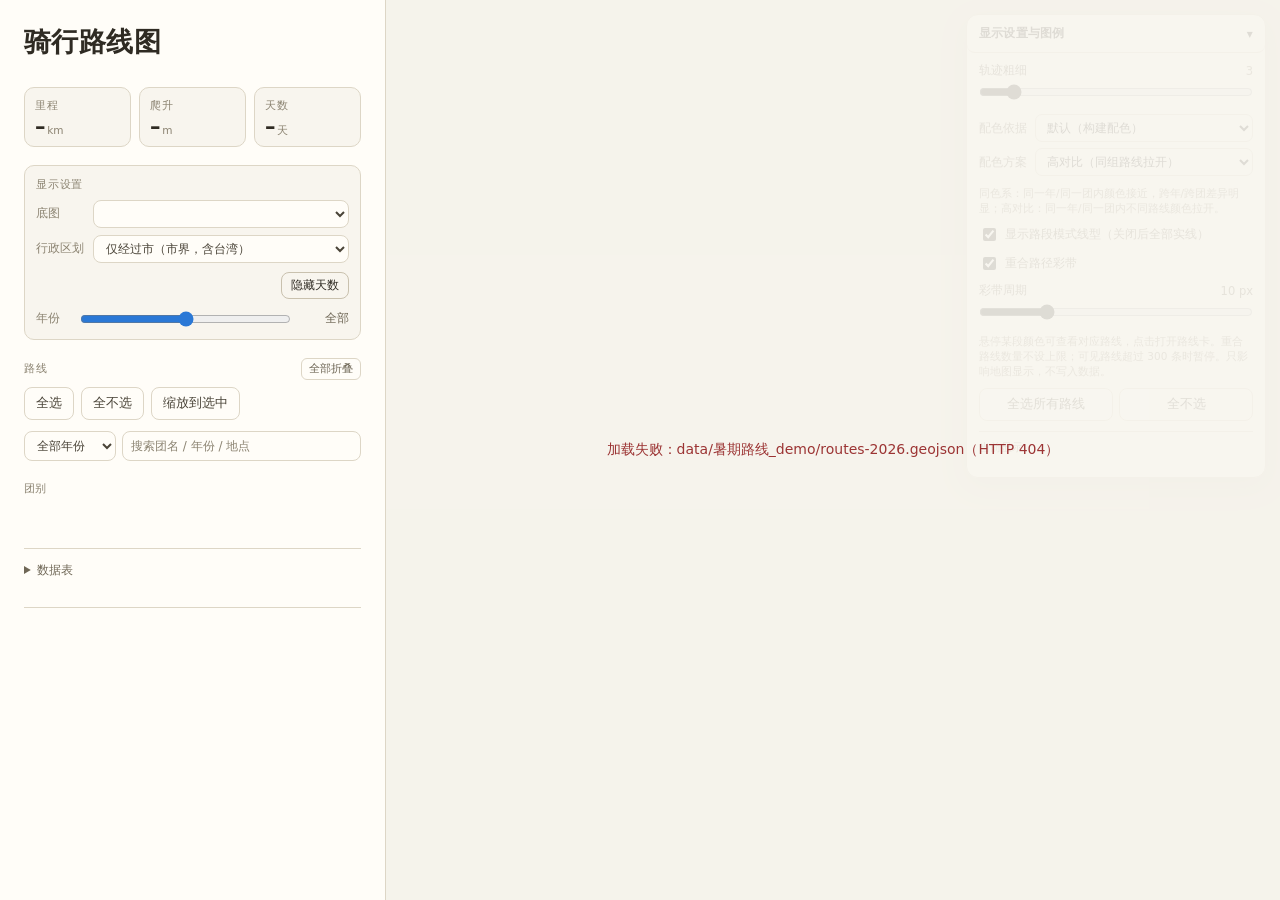
==== commit c012f228: "Adjust map hint for read-only site Co-Authored-By: Claude Code <noreply@anthropic.com>" ====
--- a/index.html
+++ b/index.html
@@ -57,7 +57,6 @@
           </div>
           <div class="setting-actions">
             <button type="button" class="ghost" id="toggle-days" aria-pressed="true">隐藏天数</button>
-            <button type="button" class="ghost" id="toggle-qa" aria-pressed="false">质量检查</button>
           </div>
           <div class="timeline-row">
             <label for="year-slider">年份</label>
@@ -86,20 +85,6 @@
             <div id="team-legend" class="team-legend" role="group" aria-label="按团别快捷筛选"></div>
           </div>
           <div id="year-legend" class="year-legend" aria-label="年份颜色图例"></div>
-          <div class="qa-row">
-            <select id="qa-filter" aria-label="按数据质量筛选">
-              <option value="">质量：全部</option>
-              <option value="low-confidence">低置信度地点</option>
-              <option value="long-segment">超长节点段</option>
-              <option value="endpoint-offset">端点偏差</option>
-              <option value="imported">FIT/GPX 导入</option>
-            </select>
-          </div>
-          <div id="qa-legend" class="qa-legend" hidden>
-            <span class="qa-dot low"></span>低置信度
-            <span class="qa-dot long"></span>超长段
-            <span class="qa-dot offset"></span>端点偏差
-          </div>
           <section id="trip-list" class="trip-list"></section>
         </section>
 
@@ -114,11 +99,6 @@
             </table>
           </div>
         </details>
-
-        <section class="actions">
-          <button type="button" class="primary" id="export-svg">导出 SVG</button>
-          <button type="button" class="ghost" id="export-png">导出 PNG</button>
-        </section>
 
         <section id="warnings" class="warnings" hidden></section>
 
@@ -158,7 +138,7 @@
             <label for="overlap-cycle">彩带周期 <span id="overlap-cycle-value">10 px</span></label>
             <input type="range" id="overlap-cycle" min="4" max="30" step="1" value="10" aria-label="重合彩带周期">
           </div>
-          <p class="map-hint">悬停某段颜色可查看对应路线，点击打开路线卡。重合路线数量不设上限；质量检查开启或可见路线超过 300 条时暂停。只影响地图显示，不写入数据。</p>
+          <p class="map-hint">悬停某段颜色可查看对应路线，点击打开路线卡。重合路线数量不设上限；可见路线超过 300 条时暂停。只影响地图显示，不写入数据。</p>
           <div class="map-actions">
             <button type="button" class="ghost mini" id="map-select-all">全选所有路线</button>
             <button type="button" class="ghost mini" id="map-select-none">全不选</button>
@@ -178,8 +158,6 @@
           <button type="button" class="ghost" id="route-prev">上一天</button>
           <button type="button" class="ghost" id="route-only">只看这天</button>
           <button type="button" class="ghost" id="route-next">下一天</button>
-          <button type="button" class="ghost" id="route-copy">复制坐标</button>
-          <a id="route-gpx" class="ghost route-gpx" href="#" target="_blank" rel="noopener">GPX</a>
         </div>
         <div class="profile-wrap">
           <div class="profile-head"><span>海拔剖面</span><span id="profile-range"></span></div>
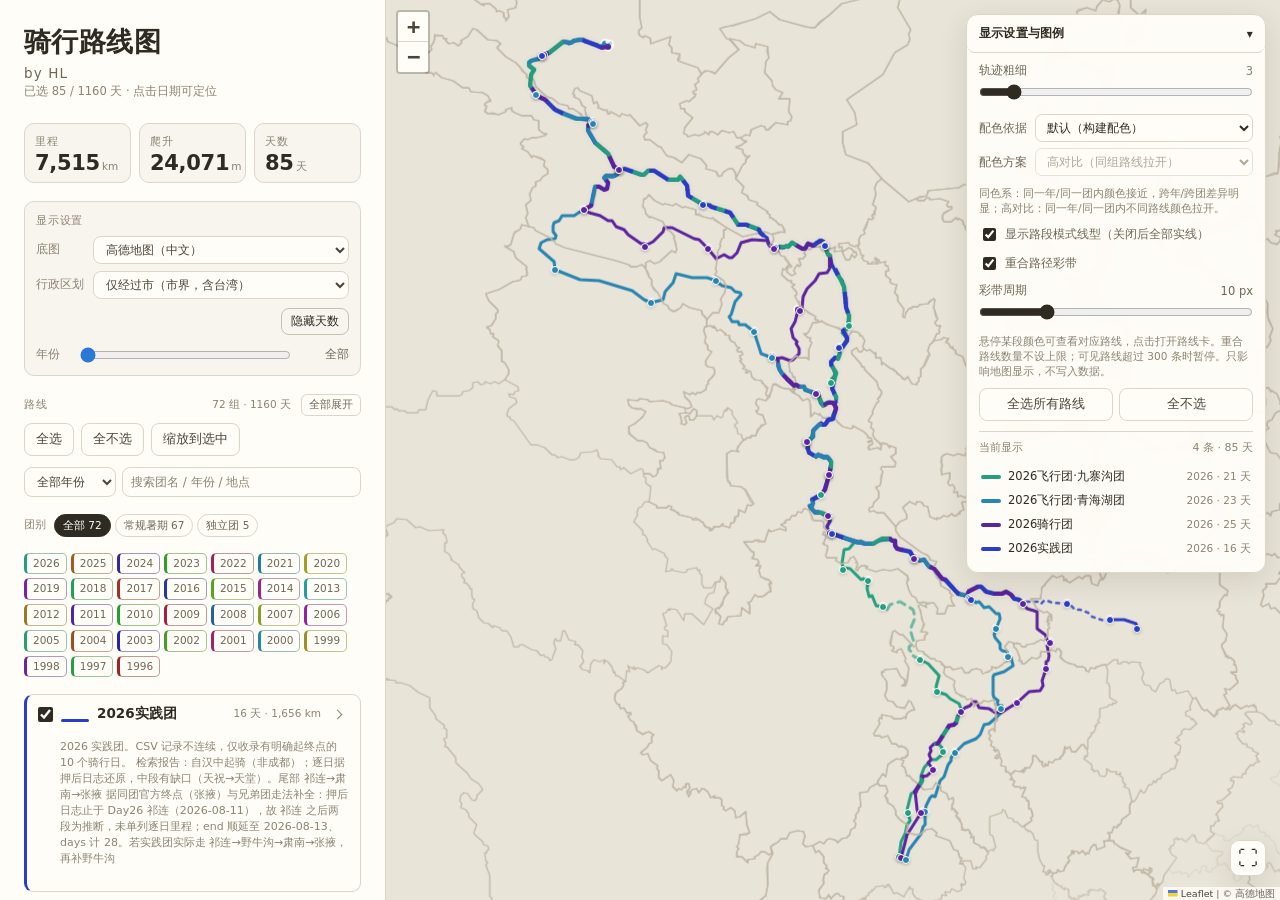
==== commit ed719da7: "Add fullscreen toggle and enlarge embedded map Co-Authored-By: Claude Code <noreply@anthropic.com>" ====
--- a/index.html
+++ b/index.html
@@ -111,6 +111,9 @@
     <main id="map-shell">
       <div id="map" role="application" aria-label="骑行路线地图"></div>
       <div id="map-message">正在加载地图数据…</div>
+      <button type="button" id="map-fullscreen" class="map-fullscreen" aria-label="全屏显示地图" aria-pressed="false" title="全屏显示地图">
+        <span aria-hidden="true">⛶</span>
+      </button>
       <aside id="map-panel" class="map-panel" aria-label="地图显示设置与图例">
         <button type="button" id="map-panel-toggle" class="map-panel-toggle" aria-expanded="true" aria-controls="map-panel-body">显示设置与图例 <span aria-hidden="true">▾</span></button>
         <div id="map-panel-body" class="map-panel-body">
--- a/style.css
+++ b/style.css
@@ -417,6 +417,44 @@
 #map-message.hidden { display: none; }
 
 #map-message.error { color: #9c3434; }
+
+.map-fullscreen {
+  position: absolute;
+  right: 14px;
+  bottom: 24px;
+  z-index: 700;
+  display: inline-flex;
+  align-items: center;
+  justify-content: center;
+  width: 36px;
+  height: 36px;
+  padding: 0;
+  border: 1px solid var(--line);
+  border-radius: 9px;
+  background: var(--panel);
+  color: var(--ink);
+  box-shadow: var(--shadow);
+  font: inherit;
+  font-size: 20px;
+  line-height: 1;
+  cursor: pointer;
+}
+
+.map-fullscreen:hover { background: var(--surface); }
+.map-fullscreen[aria-pressed="true"] { background: var(--surface); }
+
+#map-shell.pseudo-fullscreen {
+  position: fixed;
+  inset: 0;
+  z-index: 9999;
+  background: var(--surface);
+}
+
+body.map-pseudo-fullscreen { overflow: hidden; }
+
+#map-shell:fullscreen {
+  background: var(--surface);
+}
 
 /* ---------------------------------------------------------------- 地图显示设置 */
 .map-panel {
--- a/forum.css
+++ b/forum.css
@@ -17,6 +17,23 @@
   padding-bottom: 4px;
 }
 
+/* 内嵌到论坛时，窄屏隐藏侧栏，让地图占满 iframe */
+@media (max-width: 1100px) {
+  body.forum-mode #app {
+    display: block;
+    height: 100%;
+  }
+
+  body.forum-mode #sidebar {
+    display: none;
+  }
+
+  body.forum-mode #map-shell {
+    height: 100%;
+    min-height: 0;
+  }
+}
+
 body.forum-mode .project-note,
 body.forum-mode #project-note {
   margin-top: 2px;
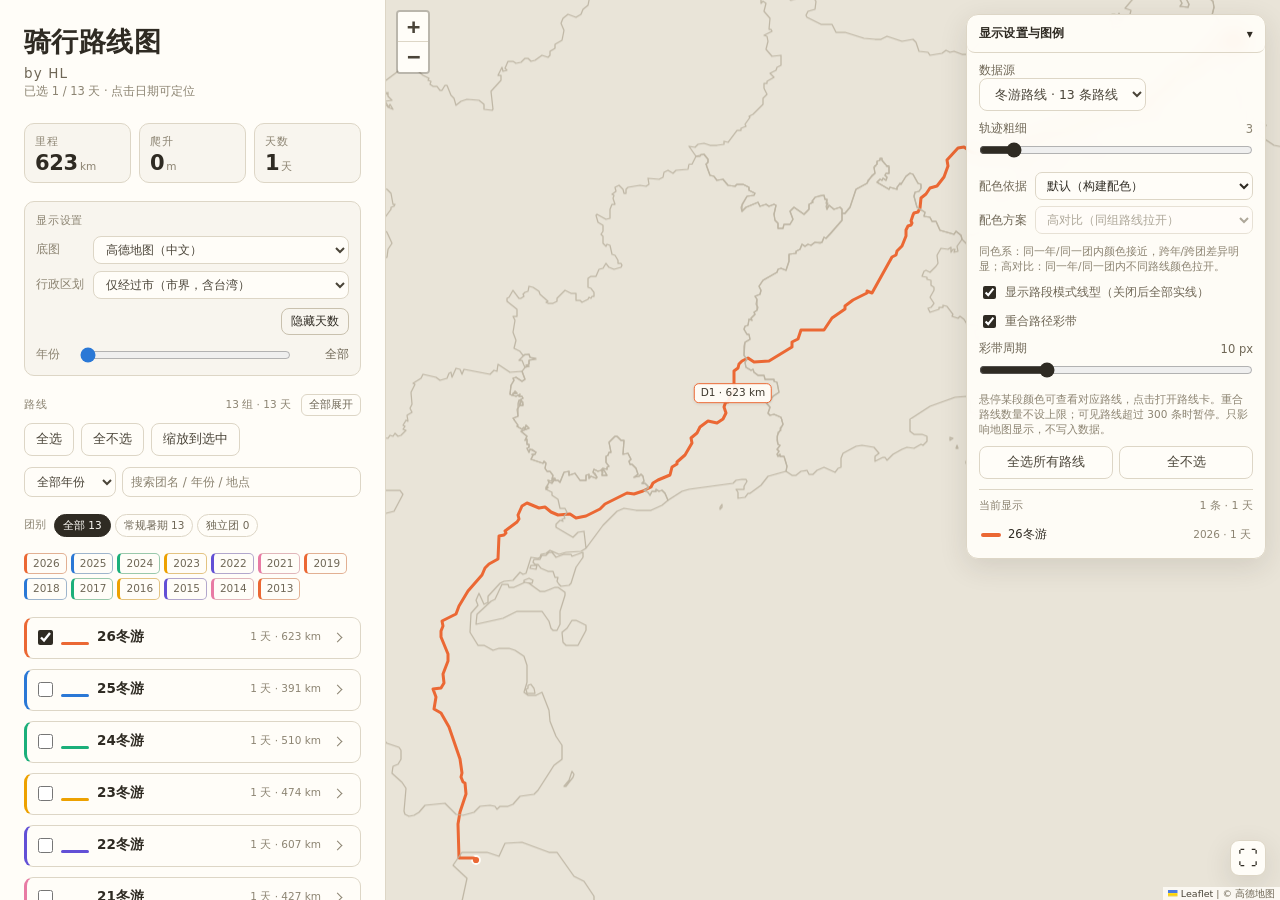
==== commit e6aed8b0: "Publish multiple non-empty data sources Co-Authored-By: Claude Code <noreply@anthropic.com>" ====
--- a/index.html
+++ b/index.html
@@ -117,6 +117,10 @@
       <aside id="map-panel" class="map-panel" aria-label="地图显示设置与图例">
         <button type="button" id="map-panel-toggle" class="map-panel-toggle" aria-expanded="true" aria-controls="map-panel-body">显示设置与图例 <span aria-hidden="true">▾</span></button>
         <div id="map-panel-body" class="map-panel-body">
+          <div class="map-setting" id="map-source-setting" hidden>
+            <label for="map-source-switch">数据源</label>
+            <select id="map-source-switch" aria-label="切换数据源"></select>
+          </div>
           <div class="map-setting">
             <label for="line-width">轨迹粗细 <span id="line-width-value">3</span></label>
             <input type="range" id="line-width" min="1" max="20" step="0.5" value="3" aria-label="轨迹粗细">
--- a/style.css
+++ b/style.css
@@ -442,6 +442,11 @@
 
 .map-fullscreen:hover { background: var(--surface); }
 .map-fullscreen[aria-pressed="true"] { background: var(--surface); }
+
+/* 桌面端侧栏已有数据源选择，地图面板里的重复项只在窄屏显示 */
+@media (min-width: 901px) {
+  body:not(.forum-mode) #map-source-setting { display: none !important; }
+}
 
 #map-shell.pseudo-fullscreen {
   position: fixed;
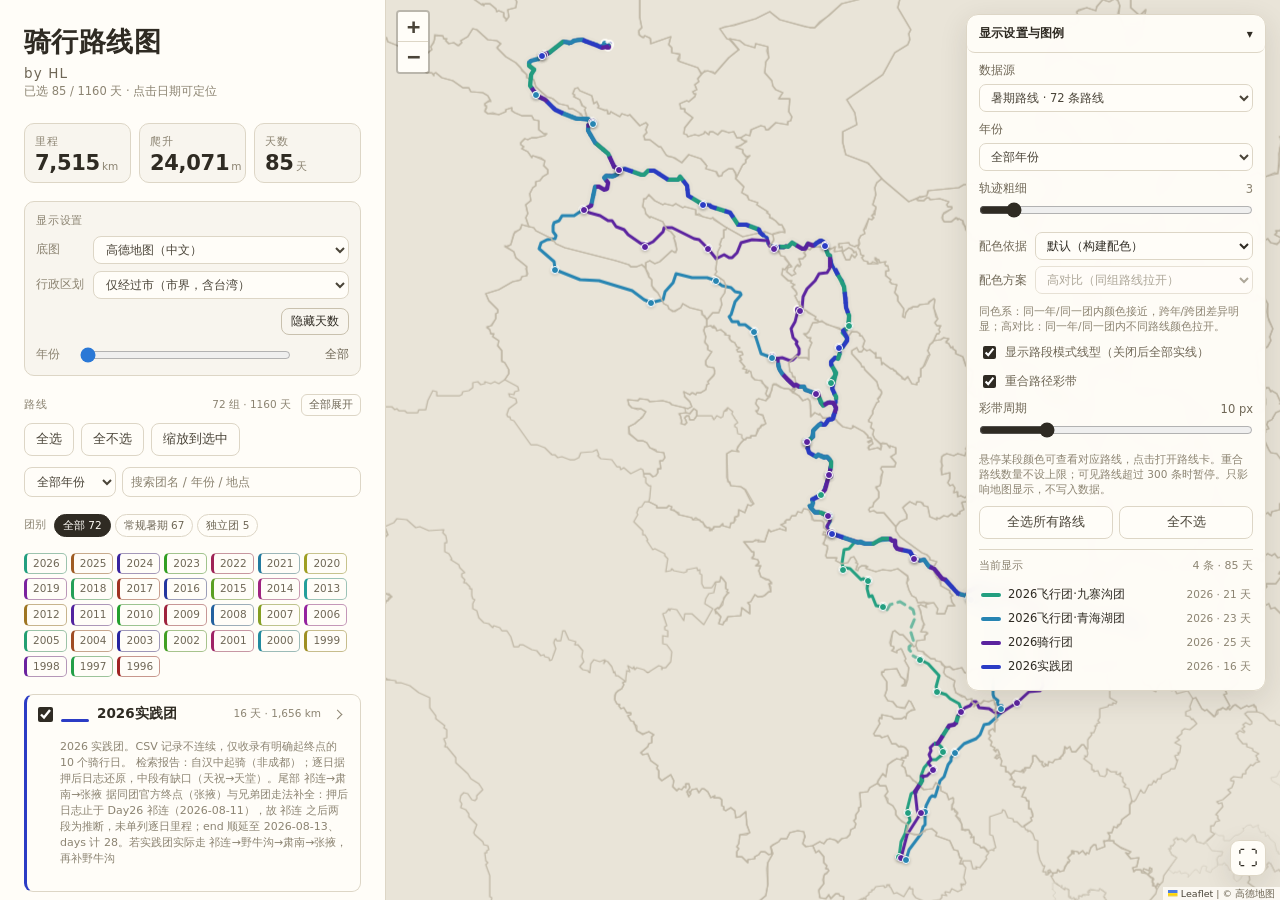
==== commit aa8f2506: "Add a year selector to the map panel Co-Authored-By: Claude Code <noreply@anthropic.com>" ====
--- a/index.html
+++ b/index.html
@@ -121,6 +121,10 @@
             <label for="map-source-switch">数据源</label>
             <select id="map-source-switch" aria-label="切换数据源"></select>
           </div>
+          <div class="map-setting" id="map-year-setting" hidden>
+            <label for="map-year-filter">年份</label>
+            <select id="map-year-filter" aria-label="按年份筛选"></select>
+          </div>
           <div class="map-setting">
             <label for="line-width">轨迹粗细 <span id="line-width-value">3</span></label>
             <input type="range" id="line-width" min="1" max="20" step="0.5" value="3" aria-label="轨迹粗细">
--- a/style.css
+++ b/style.css
@@ -445,7 +445,8 @@
 
 /* 桌面端侧栏已有数据源选择，地图面板里的重复项只在窄屏显示 */
 @media (min-width: 901px) {
-  body:not(.forum-mode) #map-source-setting { display: none !important; }
+  body:not(.forum-mode) #map-source-setting,
+  body:not(.forum-mode) #map-year-setting { display: none !important; }
 }
 
 #map-shell.pseudo-fullscreen {
@@ -521,6 +522,15 @@
   gap: 8px;
   font-size: 11.5px;
   color: var(--ink-secondary);
+}
+
+.map-setting select {
+  width: 100%;
+  min-width: 0;
+  margin-top: 6px;
+  font-size: 11.5px;
+  padding: 5px 7px;
+  border-radius: 7px;
 }
 
 .map-setting input[type="range"] {
